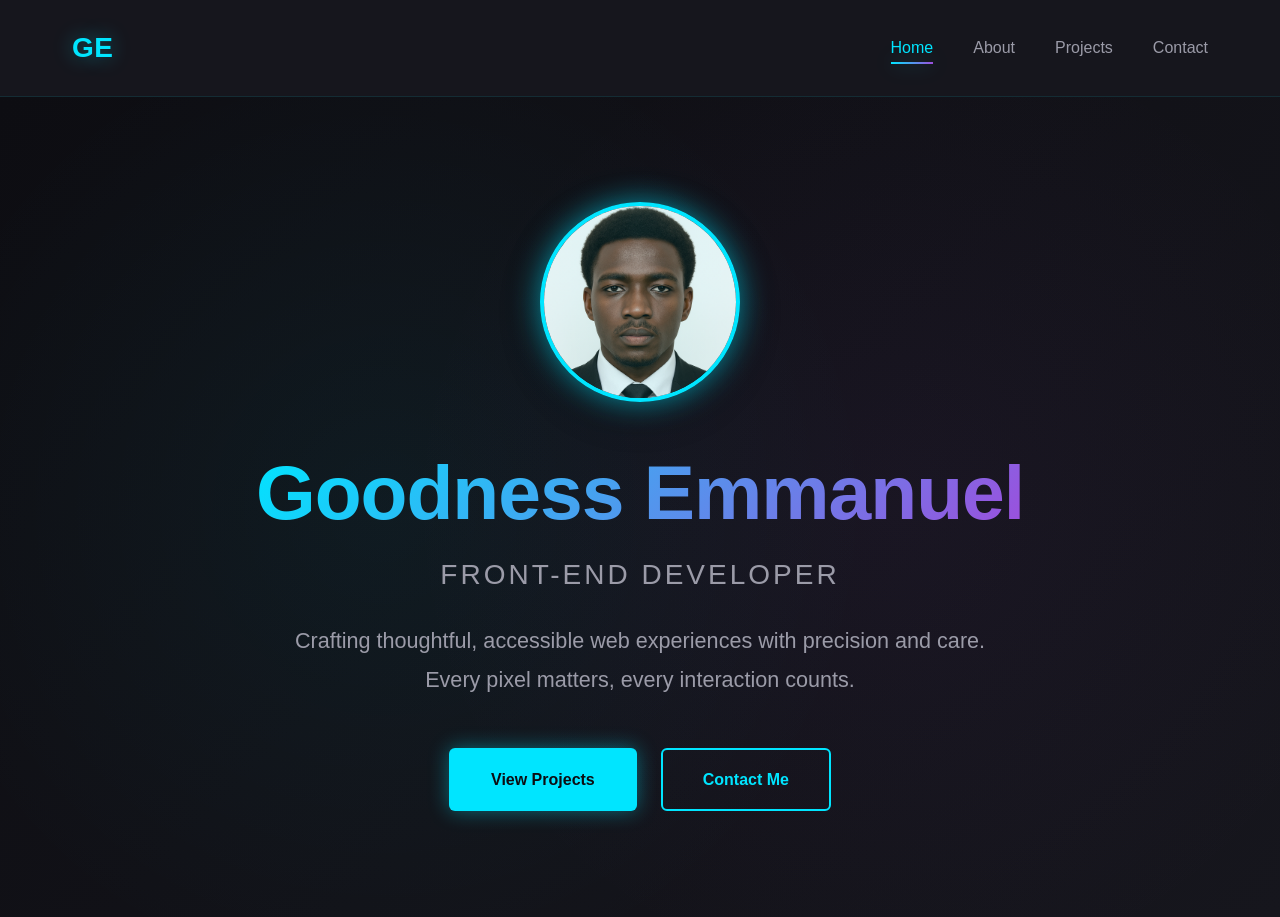
==== public HTML/index.html @ cf105721 "first update" ====
<!DOCTYPE html>
<html lang="en">
<head>
    <meta charset="UTF-8">
    <meta name="viewport" content="width=device-width, initial-scale=1.0">
    <meta name="description" content="Goodness Emmanuel - Front-End Developer specializing in clean, user-centered web experiences">
    <title>Goodness Emmanuel | Front-End Developer</title>
    <link rel="stylesheet" href="../styles.css">
</head>
<body>
    <!-- Navigation -->
    <nav class="navbar">
        <div class="nav-container">
            <div class="nav-brand">
                <a href="index.html">GE</a>
            </div>
            <button class="nav-toggle" aria-label="Toggle navigation" aria-expanded="false">
                <span class="hamburger-line"></span>
                <span class="hamburger-line"></span>
                <span class="hamburger-line"></span>
            </button>
            <ul class="nav-menu">
                <li class="nav-item"><a href="index.html" class="nav-link active">Home</a></li>
                <li class="nav-item"><a href="../public HTML/about.html" class="nav-link">About</a></li>
                <li class="nav-item"><a href="../public HTML/projects.html" class="nav-link">Projects</a></li>
                <li class="nav-item"><a href="../public HTML/contact.html" class="nav-link">Contact</a></li>
            </ul>
        </div>
    </nav>

    <!-- Hero Section -->
    <main>
        <section class="hero">
            <div class="hero-container">
                <div class="hero-content">
                    <div class="hero-image-wrapper">
                        <div class="hero-image">
                            <img src="../images/file_00000000151c624394adc769f2cce5b1.png" alt="Goodness Emmanuel - Front-End Developer">
                        </div>
                    </div>
                    <div class="hero-text">
                        <h1 class="hero-name">Goodness Emmanuel</h1>
                        <p class="hero-title">Front-End Developer</p>
                        <p class="hero-statement">Crafting thoughtful, accessible web experiences with precision and care. Every pixel matters, every interaction counts.</p>
                        <div class="hero-buttons">
                            <a href="projects.html" class="btn btn-primary">View Projects</a>
                            <a href="contact.html" class="btn btn-secondary">Contact Me</a>
                        </div>
                    </div>
                </div>
            </div>
        </section>
    </main>

    <script src="script.js"></script>
</body>
</html>
---- styles.css ----
:root {
    --color-bg-primary: #0d0d12;
    --color-bg-secondary: #16161d;
    --color-bg-card: #1c1c26;
    --color-text-primary: #e8e8f0;
    --color-text-secondary: #9b9ba8;
    --color-text-muted: #6b6b78;
    --color-accent-cyan: #00e5ff;
    --color-accent-purple: #9d4edd;
    --color-accent-pink: #ff006e;
    --shadow-glow-cyan: 0 0 20px rgba(0, 229, 255, 0.4);
    --shadow-glow-purple: 0 0 20px rgba(157, 78, 221, 0.4);
    --shadow-glow-cyan-strong: 0 0 30px rgba(0, 229, 255, 0.6);
    --transition-base: all 0.3s cubic-bezier(0.4, 0, 0.2, 1);
    --max-width-content: 1200px;
    --max-width-text: 800px;
    --spacing-xs: 0.5rem;
    --spacing-sm: 1rem;
    --spacing-md: 2rem;
    --spacing-lg: 4rem;
    --spacing-xl: 6rem;
}

* {
    margin: 0;
    padding: 0;
    box-sizing: border-box;
}

html {
    scroll-behavior: smooth;
}

body {
    font-family: 'Inter', -apple-system, BlinkMacSystemFont, 'Segoe UI', Roboto, Oxygen, Ubuntu, Cantarell, sans-serif;
    background-color: var(--color-bg-primary);
    color: var(--color-text-primary);
    line-height: 1.7;
    font-size: 16px;
    overflow-x: hidden;
}

a {
    color: inherit;
    text-decoration: none;
}

/* ========================================
   NAVIGATION
   ======================================== */

.navbar {
    background-color: var(--color-bg-secondary);
    padding: 1.5rem 0;
    border-bottom: 1px solid rgba(0, 229, 255, 0.1);
}

.nav-container {
    max-width: var(--max-width-content);
    margin: 0 auto;
    padding: 0 2rem;
    display: flex;
    justify-content: space-between;
    align-items: center;
}

.nav-brand a {
    font-size: 1.75rem;
    font-weight: 700;
    color: var(--color-accent-cyan);
    text-shadow: var(--shadow-glow-cyan);
    transition: var(--transition-base);
    letter-spacing: 0.5px;
}

.nav-brand a:hover {
    text-shadow: var(--shadow-glow-cyan-strong);
    transform: scale(1.05);
}

.nav-toggle {
    display: none;
    flex-direction: column;
    background: transparent;
    border: none;
    cursor: pointer;
    padding: 0.5rem;
    gap: 5px;
    z-index: 1000;
}

.hamburger-line {
    width: 28px;
    height: 2px;
    background-color: var(--color-accent-cyan);
    border-radius: 2px;
    transition: var(--transition-base);
    box-shadow: var(--shadow-glow-cyan);
}

.nav-menu {
    display: flex;
    list-style: none;
    gap: 2.5rem;
    align-items: center;
}

.nav-link {
    color: var(--color-text-secondary);
    font-size: 1rem;
    font-weight: 500;
    transition: var(--transition-base);
    position: relative;
    padding: 0.5rem 0;
}

.nav-link::after {
    content: '';
    position: absolute;
    bottom: 0;
    left: 0;
    width: 0;
    height: 2px;
    background: linear-gradient(90deg, var(--color-accent-cyan), var(--color-accent-purple));
    transition: width 0.3s ease;
    box-shadow: var(--shadow-glow-cyan);
}

.nav-link:hover,
.nav-link.active {
    color: var(--color-accent-cyan);
}

.nav-link:hover::after,
.nav-link.active::after {
    width: 100%;
}

/* ========================================
   HERO SECTION
   ======================================== */

.hero {
    min-height: calc(100vh - 80px);
    display: flex;
    align-items: center;
    justify-content: center;
    padding: var(--spacing-lg) 0;
    background: linear-gradient(135deg, var(--color-bg-primary) 0%, var(--color-bg-secondary) 100%);
    position: relative;
}

.hero::before {
    content: '';
    position: absolute;
    top: 0;
    left: 0;
    right: 0;
    bottom: 0;
    background: radial-gradient(circle at 30% 50%, rgba(0, 229, 255, 0.05), transparent 50%),
                radial-gradient(circle at 70% 50%, rgba(157, 78, 221, 0.05), transparent 50%);
    pointer-events: none;
}

.hero-container {
    max-width: var(--max-width-content);
    margin: 0 auto;
    padding: 0 2rem;
    position: relative;
    z-index: 1;
}

.hero-content {
    text-align: center;
}

.hero-image-wrapper {
    margin-bottom: 3rem;
    display: flex;
    justify-content: center;
}

.hero-image {
    width: 200px;
    height: 200px;
    border-radius: 50%;
    overflow: hidden;
    border: 4px solid var(--color-accent-cyan);
    box-shadow: var(--shadow-glow-cyan-strong), 0 10px 40px rgba(0, 0, 0, 0.3);
    animation: float 3s ease-in-out infinite;
    position: relative;
}

.hero-image::before {
    content: '';
    position: absolute;
    top: -50%;
    left: -50%;
    width: 200%;
    height: 200%;
    background: linear-gradient(
        45deg,
        transparent,
        rgba(0, 229, 255, 0.1),
        transparent
    );
    transform: rotate(45deg);
    animation: shimmer 3s linear infinite;
}

.hero-image img {
    width: 100%;
    height: 100%;
    object-fit: cover;
    object-position: center 15%;
    display: block;
}


@keyframes float {
    0%, 100% {
        transform: translateY(0px);
    }
    50% {
        transform: translateY(-20px);
    }
}

@keyframes shimmer {
    0% {
        transform: rotate(45deg) translateX(-100%);
    }
    100% {
        transform: rotate(45deg) translateX(100%);
    }
}

.hero-content {
    text-align: center;
}

.hero-name {
    font-size: clamp(2.5rem, 6vw, 5rem);
    font-weight: 800;
    margin-bottom: 1rem;
    background: linear-gradient(135deg, var(--color-accent-cyan), var(--color-accent-purple));
    -webkit-background-clip: text;
    -webkit-text-fill-color: transparent;
    background-clip: text;
    letter-spacing: -1px;
    line-height: 1.1;
}

.hero-title {
    font-size: clamp(1.25rem, 3vw, 1.75rem);
    color: var(--color-text-secondary);
    margin-bottom: 1.5rem;
    letter-spacing: 3px;
    text-transform: uppercase;
    font-weight: 500;
}

.hero-statement {
    font-size: clamp(1rem, 2vw, 1.35rem);
    color: var(--color-text-secondary);
    max-width: 700px;
    margin: 0 auto 3rem;
    line-height: 1.8;
}

.hero-buttons {
    display: flex;
    gap: 1.5rem;
    justify-content: center;
    flex-wrap: wrap;
}

/* ========================================
   BUTTONS
   ======================================== */

.btn {
    display: inline-block;
    padding: 1rem 2.5rem;
    font-size: 1rem;
    font-weight: 600;
    border-radius: 6px;
    transition: var(--transition-base);
    cursor: pointer;
    border: 2px solid transparent;
    text-align: center;
}

.btn-primary {
    background-color: var(--color-accent-cyan);
    color: var(--color-bg-primary);
    box-shadow: var(--shadow-glow-cyan);
}

.btn-primary:hover {
    background-color: transparent;
    color: var(--color-accent-cyan);
    border-color: var(--color-accent-cyan);
    box-shadow: var(--shadow-glow-cyan-strong);
    transform: translateY(-3px);
}

.btn-secondary {
    background-color: transparent;
    color: var(--color-accent-cyan);
    border: 2px solid var(--color-accent-cyan);
}

.btn-secondary:hover {
    background-color: var(--color-accent-cyan);
    color: var(--color-bg-primary);
    box-shadow: var(--shadow-glow-cyan);
    transform: translateY(-3px);
}

.btn-small {
    padding: 0.75rem 1.75rem;
    font-size: 0.95rem;
}

/* ========================================
   CONTENT SECTIONS
   ======================================== */

.content-section {
    padding: var(--spacing-xl) 0;
    min-height: calc(100vh - 80px);
}

.content-container {
    max-width: var(--max-width-content);
    margin: 0 auto;
    padding: 0 2rem;
}

.section-title {
    font-size: clamp(2.5rem, 5vw, 3.5rem);
    font-weight: 700;
    color: var(--color-accent-cyan);
    margin-bottom: var(--spacing-lg);
    text-shadow: var(--shadow-glow-cyan);
    letter-spacing: -0.5px;
    text-align: center;
}

.content-card {
    background-color: var(--color-bg-card);
    border: 1px solid rgba(0, 229, 255, 0.2);
    border-radius: 16px;
    padding: 3rem;
    max-width: var(--max-width-text);
    margin: 0 auto;
    box-shadow: 0 8px 32px rgba(0, 0, 0, 0.3), var(--shadow-glow-cyan);
    transition: var(--transition-base);
}

.content-card:hover {
    border-color: var(--color-accent-cyan);
    box-shadow: 0 12px 40px rgba(0, 0, 0, 0.4), var(--shadow-glow-cyan-strong);
}

/* ========================================
   ABOUT PAGE
   ======================================== */

.about-content {
    width: 100%;
}

.about-text {
    width: 100%;
}

.about-paragraph {
    font-size: 1.15rem;
    color: var(--color-text-secondary);
    margin-bottom: 2rem;
    line-height: 2;
}

.about-paragraph:last-child {
    margin-bottom: 0;
}

.highlight-text {
    color: var(--color-accent-cyan);
    font-weight: 600;
}

.highlight-accent {
    color: var(--color-accent-purple);
    font-weight: 600;
}

.about-paragraph strong {
    color: var(--color-text-primary);
    font-weight: 700;
}

.about-paragraph em {
    color: var(--color-accent-cyan);
    font-style: italic;
}

/* ========================================
   PROJECTS PAGE
   ======================================== */

.projects-grid {
    display: grid;
    grid-template-columns: repeat(auto-fit, minmax(450px, 1fr));
    gap: 2.5rem;
    margin-top: var(--spacing-md);
    max-width: var(--max-width-content);
    margin-left: auto;
    margin-right: auto;
}

.project-card {
    background-color: var(--color-bg-card);
    border: 1px solid rgba(0, 229, 255, 0.15);
    border-radius: 12px;
    overflow: hidden;
    transition: var(--transition-base);
    display: flex;
    flex-direction: column;
}

.project-images {
    width: 100%;
    height: 250px;
    display: grid;
    grid-template-columns: 1fr 1fr;
    gap: 0;
    overflow: hidden;
    position: relative;
}

.project-img {
    width: 100%;
    height: 100%;
    object-fit: cover;
    transition: var(--transition-base);
}

.project-card:hover .project-img {
    transform: scale(1.05);
}

.project-header {
    padding: 2rem 2.5rem 0;
}

.project-body {
    padding: 0 2.5rem;
    flex: 1;
    margin-bottom: 2rem;
}

.project-footer {
    padding: 0 2.5rem 2.5rem;
}

.project-card:hover {
    border-color: var(--color-accent-cyan);
    box-shadow: var(--shadow-glow-cyan-strong), 0 12px 40px rgba(0, 0, 0, 0.4);
    transform: translateY(-8px);
}

.project-header {
    padding: 2rem 2.5rem 0;
}

.project-name {
    font-size: 1.75rem;
    font-weight: 700;
    color: var(--color-text-primary);
    margin-bottom: 0.5rem;
}

.project-body {
    flex: 1;
    margin-bottom: 2rem;
}

.project-description {
    font-size: 1.05rem;
    color: var(--color-text-secondary);
    line-height: 1.8;
    margin-bottom: 1.5rem;
}

.project-tech-stack {
    display: flex;
    flex-wrap: wrap;
    gap: 0.75rem;
}

.tech-badge {
    padding: 0.5rem 1rem;
    background-color: rgba(0, 229, 255, 0.1);
    color: var(--color-accent-cyan);
    border: 1px solid rgba(0, 229, 255, 0.3);
    border-radius: 6px;
    font-size: 0.875rem;
    font-weight: 600;
    transition: var(--transition-base);
}

.tech-badge:hover {
    background-color: rgba(0, 229, 255, 0.2);
    box-shadow: var(--shadow-glow-cyan);
}

.project-footer {
    display: flex;
    gap: 1rem;
    flex-wrap: wrap;
}

/* ========================================
   CONTACT PAGE
   ======================================== */

.contact-card {
    max-width: 700px;
}

.contact-content {
    width: 100%;
}

.contact-intro {
    font-size: 1.15rem;
    color: var(--color-text-secondary);
    margin-bottom: 3rem;
    line-height: 2;
    text-align: center;
}

.contact-info {
    margin-bottom: 3rem;
}

.contact-method {
    margin-bottom: 2.5rem;
    text-align: center;
}

.contact-method:last-child {
    margin-bottom: 0;
}

.contact-label {
    font-size: 1.25rem;
    color: var(--color-accent-purple);
    margin-bottom: 1rem;
    font-weight: 600;
}

.contact-value {
    font-size: 1.25rem;
    color: var(--color-text-secondary);
}

.contact-link {
    color: var(--color-accent-cyan);
    transition: var(--transition-base);
    display: inline-block;
}

.contact-link:hover {
    text-shadow: var(--shadow-glow-cyan);
    transform: translateX(5px);
}

.social-links {
    display: flex;
    flex-direction: column;
    gap: 1rem;
    align-items: center;
}

.social-link {
    display: flex;
    align-items: center;
    gap: 1rem;
    padding: 1rem 1.5rem;
    background-color: rgba(157, 78, 221, 0.1);
    border: 1px solid rgba(157, 78, 221, 0.3);
    border-radius: 8px;
    color: var(--color-text-secondary);
    transition: var(--transition-base);
    width: fit-content;
}

.social-link:hover {
    background-color: rgba(157, 78, 221, 0.2);
    border-color: var(--color-accent-purple);
    box-shadow: var(--shadow-glow-purple);
    transform: translateX(0) scale(1.05);
    color: var(--color-accent-purple);
}

.social-icon {
    font-weight: 700;
    font-size: 1rem;
    color: var(--color-accent-purple);
}

.social-name {
    font-size: 1.05rem;
    font-weight: 500;
}

.contact-footer {
    font-size: 1.05rem;
    color: var(--color-text-muted);
    font-style: italic;
    text-align: center;
    padding-top: 1.5rem;
    border-top: 1px solid rgba(0, 229, 255, 0.1);
}

/* ========================================
   RESPONSIVE DESIGN
   ======================================== */

@media (max-width: 768px) {
    .nav-toggle {
        display: flex;
    }

    .nav-menu {
        position: fixed;
        top: 0;
        right: -100%;
        width: 70%;
        height: 100vh;
        background-color: var(--color-bg-secondary);
        flex-direction: column;
        justify-content: center;
        align-items: center;
        gap: 2rem;
        transition: right 0.4s cubic-bezier(0.4, 0, 0.2, 1);
        border-left: 1px solid rgba(0, 229, 255, 0.2);
        box-shadow: -5px 0 20px rgba(0, 0, 0, 0.5);
    }

    .nav-menu.active {
        right: 0;
    }

    .nav-link {
        font-size: 1.25rem;
    }

    .hero {
        padding: var(--spacing-md) 0;
    }

    .hero-buttons {
        flex-direction: column;
        align-items: stretch;
    }

    .btn {
        width: 100%;
    }

    .projects-grid {
        grid-template-columns: 1fr;
    }

    .content-section {
        padding: var(--spacing-lg) 0;
    }

    .section-title {
        margin-bottom: var(--spacing-md);
    }
}

@media (max-width: 480px) {
    .nav-container {
        padding: 0 1.5rem;
    }

    .content-container {
        padding: 0 1.5rem;
    }

    .hero-container {
        padding: 0 1.5rem;
    }

    .content-card {
        padding: 2rem;
    }

    .contact-card {
        padding: 2rem;
    }

    .project-card {
        padding: 0;
    }

    .project-images {
        height: 200px;
    }

    .project-header {
        padding: 1.5rem 2rem 0;
    }

    .project-body {
        padding: 0 2rem;
    }

    .project-footer {
        padding: 0 2rem 2rem;
        flex-direction: column;
    }

    .social-links {
        width: 100%;
    }

    .social-link {
        width: 100%;
    }
}

@media (prefers-reduced-motion: reduce) {
    *,
    *::before,
    *::after {
        animation-duration: 0.01ms !important;
        animation-iteration-count: 1 !important;
        transition-duration: 0.01ms !important;
        scroll-behavior: auto !important;
    }
}
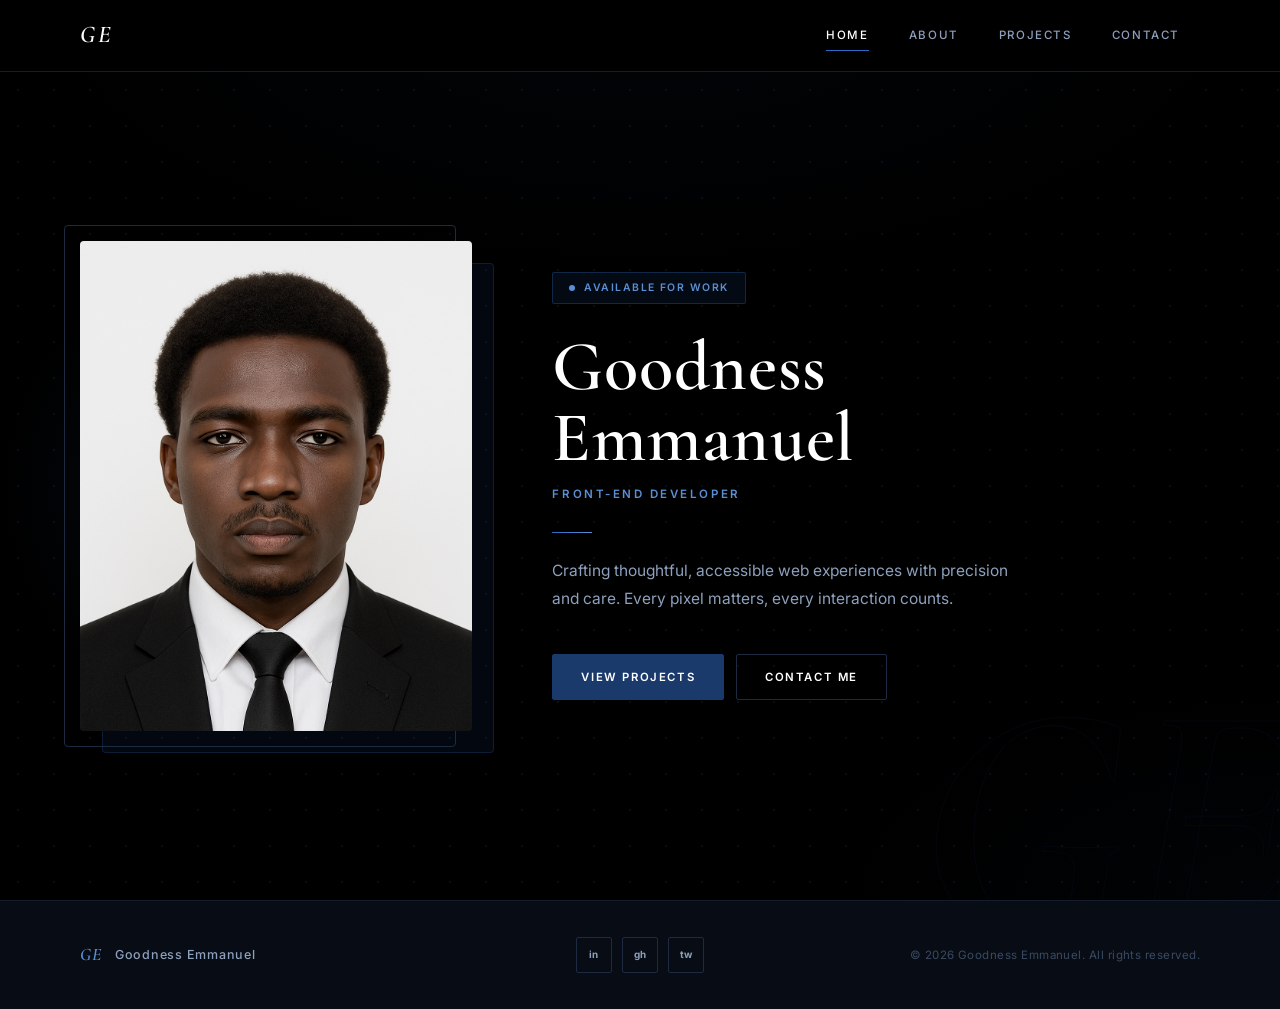
==== commit ff33f9ec: "commit" ====
--- a/public HTML/index.html
+++ b/public HTML/index.html
@@ -8,7 +8,6 @@
     <link rel="stylesheet" href="../styles.css">
 </head>
 <body>
-    <!-- Navigation -->
     <nav class="navbar">
         <div class="nav-container">
             <div class="nav-brand">
@@ -21,14 +20,13 @@
             </button>
             <ul class="nav-menu">
                 <li class="nav-item"><a href="index.html" class="nav-link active">Home</a></li>
-                <li class="nav-item"><a href="../public HTML/about.html" class="nav-link">About</a></li>
-                <li class="nav-item"><a href="../public HTML/projects.html" class="nav-link">Projects</a></li>
-                <li class="nav-item"><a href="../public HTML/contact.html" class="nav-link">Contact</a></li>
+                <li class="nav-item"><a href="about.html" class="nav-link">About</a></li>
+                <li class="nav-item"><a href="projects.html" class="nav-link">Projects</a></li>
+                <li class="nav-item"><a href="contact.html" class="nav-link">Contact</a></li>
             </ul>
         </div>
     </nav>
 
-    <!-- Hero Section -->
     <main>
         <section class="hero">
             <div class="hero-container">
@@ -39,8 +37,13 @@
                         </div>
                     </div>
                     <div class="hero-text">
-                        <h1 class="hero-name">Goodness Emmanuel</h1>
+                        <div class="availability-badge">
+                            <span class="availability-dot"></span>
+                            Available for work
+                        </div>
+                        <h1 class="hero-name">Goodness<br>Emmanuel</h1>
                         <p class="hero-title">Front-End Developer</p>
+                        <div class="hero-divider"></div>
                         <p class="hero-statement">Crafting thoughtful, accessible web experiences with precision and care. Every pixel matters, every interaction counts.</p>
                         <div class="hero-buttons">
                             <a href="projects.html" class="btn btn-primary">View Projects</a>
@@ -52,6 +55,21 @@
         </section>
     </main>
 
+    <footer class="site-footer">
+        <div class="footer-container">
+            <div class="footer-brand">
+                <span class="footer-initials">GE</span>
+                <span class="footer-name">Goodness Emmanuel</span>
+            </div>
+            <div class="footer-social">
+                <a href="https://linkedin.com/in/goodnessemmanuel" class="footer-social-link" target="_blank" rel="noopener noreferrer" aria-label="LinkedIn"><span class="footer-social-icon">in</span></a>
+                <a href="https://github.com/goodnessemmanuel" class="footer-social-link" target="_blank" rel="noopener noreferrer" aria-label="GitHub"><span class="footer-social-icon">gh</span></a>
+                <a href="https://twitter.com/goodnessemmanuel" class="footer-social-link" target="_blank" rel="noopener noreferrer" aria-label="Twitter"><span class="footer-social-icon">tw</span></a>
+            </div>
+            <p class="footer-copy">&copy; 2026 Goodness Emmanuel. All rights reserved.</p>
+        </div>
+    </footer>
+    
     <script src="script.js"></script>
 </body>
 </html>
--- a/styles.css
+++ b/styles.css
@@ -1,749 +1,864 @@
-:root {
-    --color-bg-primary: #0d0d12;
-    --color-bg-secondary: #16161d;
-    --color-bg-card: #1c1c26;
-    --color-text-primary: #e8e8f0;
-    --color-text-secondary: #9b9ba8;
-    --color-text-muted: #6b6b78;
-    --color-accent-cyan: #00e5ff;
-    --color-accent-purple: #9d4edd;
-    --color-accent-pink: #ff006e;
-    --shadow-glow-cyan: 0 0 20px rgba(0, 229, 255, 0.4);
-    --shadow-glow-purple: 0 0 20px rgba(157, 78, 221, 0.4);
-    --shadow-glow-cyan-strong: 0 0 30px rgba(0, 229, 255, 0.6);
-    --transition-base: all 0.3s cubic-bezier(0.4, 0, 0.2, 1);
-    --max-width-content: 1200px;
-    --max-width-text: 800px;
-    --spacing-xs: 0.5rem;
-    --spacing-sm: 1rem;
-    --spacing-md: 2rem;
-    --spacing-lg: 4rem;
-    --spacing-xl: 6rem;
-}
-
-* {
+/* ============================================================
+   GOODNESS EMMANUEL — Portfolio Stylesheet
+   Aesthetic: Corporate & Polished — Black, White & Deep Navy
+   ============================================================ */
+
+@import url('https://fonts.googleapis.com/css2?family=Cormorant+Garamond:ital,wght@0,400;0,500;0,600;0,700;1,400;1,500&family=Inter:wght@300;400;500;600;700&display=swap');
+
+/* ── Reset & Base ─────────────────────────────────────────── */
+*, *::before, *::after {
     margin: 0;
     padding: 0;
     box-sizing: border-box;
 }
 
-html {
-    scroll-behavior: smooth;
-}
+:root {
+    /* Pure black base — clean corporate canvas */
+    --bg:           #000000;
+    --surface:      #080c14;
+    --surface-2:    #0d1220;
+    --border:       #141c2e;
+    --border-hover: #1e2a42;
+
+    /* White text hierarchy */
+    --text-primary:   #ffffff;
+    --text-secondary: #8da0bc;
+    --text-muted:     #3a4a62;
+
+    /* Deep navy palette */
+    --navy:          #1a3a6b;
+    --navy-mid:      #1e4d8c;
+    --navy-light:    #2e6bc4;
+    --navy-pale:     #5a8fd4;
+    --navy-glow:     rgba(26, 58, 107, 0.4);
+    --navy-subtle:   rgba(26, 58, 107, 0.15);
+    --navy-border:   rgba(46, 107, 196, 0.22);
+
+    /* Use navy as "accent" throughout */
+    --accent:        var(--navy);
+    --accent-light:  var(--navy-light);
+
+    /* Corporate typography — authoritative serif + precise sans */
+    --font-display: 'Cormorant Garamond', Georgia, serif;
+    --font-body:    'Inter', -apple-system, sans-serif;
+
+    --nav-h: 72px;
+    --radius: 2px;
+    --radius-lg: 4px;
+    --ease-out: cubic-bezier(0.16, 1, 0.3, 1);
+}
+
+html { scroll-behavior: smooth; }
 
 body {
-    font-family: 'Inter', -apple-system, BlinkMacSystemFont, 'Segoe UI', Roboto, Oxygen, Ubuntu, Cantarell, sans-serif;
-    background-color: var(--color-bg-primary);
-    color: var(--color-text-primary);
-    line-height: 1.7;
-    font-size: 16px;
+    background-color: var(--bg);
+    color: var(--text-primary);
+    font-family: var(--font-body);
+    font-weight: 400;
+    line-height: 1.6;
+    -webkit-font-smoothing: antialiased;
     overflow-x: hidden;
 }
 
-a {
-    color: inherit;
+/* Subtle navy-tinted vignette at edges for depth */
+body::after {
+    content: '';
+    position: fixed;
+    inset: 0;
+    background:
+        radial-gradient(ellipse 80% 50% at 50% 0%, rgba(26, 58, 107, 0.07) 0%, transparent 60%),
+        radial-gradient(ellipse 60% 40% at 100% 100%, rgba(26, 58, 107, 0.05) 0%, transparent 60%);
+    pointer-events: none;
+    z-index: 0;
+}
+
+::-webkit-scrollbar { width: 3px; }
+::-webkit-scrollbar-track { background: var(--bg); }
+::-webkit-scrollbar-thumb { background: var(--navy); border-radius: 2px; }
+
+::selection { background: var(--navy); color: #fff; }
+
+/* ── Navigation ───────────────────────────────────────────── */
+.navbar {
+    position: fixed;
+    top: 0; left: 0; right: 0;
+    height: var(--nav-h);
+    z-index: 100;
+    border-bottom: 1px solid var(--border);
+    background: rgba(0, 0, 0, 0.92);
+    backdrop-filter: blur(24px);
+    -webkit-backdrop-filter: blur(24px);
+}
+
+.nav-container {
+    max-width: 1200px;
+    margin: 0 auto;
+    padding: 0 40px;
+    height: 100%;
+    display: flex;
+    align-items: center;
+    justify-content: space-between;
+}
+
+/* Brand — elegant serif initials */
+.nav-brand a {
+    font-family: var(--font-display);
+    font-size: 1.5rem;
+    font-weight: 600;
+    letter-spacing: 0.12em;
+    color: #ffffff;
     text-decoration: none;
-}
-
-/* ========================================
-   NAVIGATION
-   ======================================== */
-
-.navbar {
-    background-color: var(--color-bg-secondary);
-    padding: 1.5rem 0;
-    border-bottom: 1px solid rgba(0, 229, 255, 0.1);
-}
-
-.nav-container {
-    max-width: var(--max-width-content);
-    margin: 0 auto;
-    padding: 0 2rem;
+    text-transform: uppercase;
+    font-style: italic;
+}
+
+.nav-menu {
+    list-style: none;
     display: flex;
-    justify-content: space-between;
-    align-items: center;
-}
-
-.nav-brand a {
-    font-size: 1.75rem;
-    font-weight: 700;
-    color: var(--color-accent-cyan);
-    text-shadow: var(--shadow-glow-cyan);
-    transition: var(--transition-base);
-    letter-spacing: 0.5px;
-}
-
-.nav-brand a:hover {
-    text-shadow: var(--shadow-glow-cyan-strong);
-    transform: scale(1.05);
-}
+    align-items: center;
+}
+
+.nav-link {
+    display: block;
+    padding: 8px 20px;
+    font-family: var(--font-body);
+    font-size: 0.72rem;
+    font-weight: 500;
+    letter-spacing: 0.14em;
+    text-transform: uppercase;
+    color: var(--text-secondary);
+    text-decoration: none;
+    position: relative;
+    transition: color 0.2s ease;
+}
+
+.nav-link::after {
+    content: '';
+    position: absolute;
+    bottom: 2px;
+    left: 20px; right: 20px;
+    height: 1px;
+    background: var(--navy-light);
+    transform: scaleX(0);
+    transform-origin: left;
+    transition: transform 0.3s var(--ease-out);
+}
+
+.nav-link:hover,
+.nav-link.active { color: #ffffff; }
+
+.nav-link.active::after,
+.nav-link:hover::after { transform: scaleX(1); }
 
 .nav-toggle {
     display: none;
     flex-direction: column;
-    background: transparent;
+    gap: 5px;
+    background: none;
     border: none;
     cursor: pointer;
-    padding: 0.5rem;
-    gap: 5px;
-    z-index: 1000;
+    padding: 8px;
 }
 
 .hamburger-line {
-    width: 28px;
-    height: 2px;
-    background-color: var(--color-accent-cyan);
-    border-radius: 2px;
-    transition: var(--transition-base);
-    box-shadow: var(--shadow-glow-cyan);
-}
-
-.nav-menu {
+    display: block;
+    width: 22px;
+    height: 1px;
+    background: var(--text-primary);
+    transition: transform 0.3s ease, opacity 0.3s ease;
+}
+
+/* ── Hero ─────────────────────────────────────────────────── */
+.hero {
+    min-height: 100vh;
     display: flex;
-    list-style: none;
-    gap: 2.5rem;
-    align-items: center;
-}
-
-.nav-link {
-    color: var(--color-text-secondary);
-    font-size: 1rem;
-    font-weight: 500;
-    transition: var(--transition-base);
-    position: relative;
-    padding: 0.5rem 0;
-}
-
-.nav-link::after {
-    content: '';
-    position: absolute;
-    bottom: 0;
-    left: 0;
-    width: 0;
-    height: 2px;
-    background: linear-gradient(90deg, var(--color-accent-cyan), var(--color-accent-purple));
-    transition: width 0.3s ease;
-    box-shadow: var(--shadow-glow-cyan);
-}
-
-.nav-link:hover,
-.nav-link.active {
-    color: var(--color-accent-cyan);
-}
-
-.nav-link:hover::after,
-.nav-link.active::after {
+    align-items: center;
+    padding-top: var(--nav-h);
+    position: relative;
+    overflow: hidden;
+    z-index: 1;
+}
+
+/* Fine dot grid — understated, corporate */
+.hero::before {
+    content: '';
+    position: absolute;
+    inset: 0;
+    background-image: radial-gradient(circle, rgba(26, 58, 107, 0.25) 1px, transparent 1px);
+    background-size: 36px 36px;
+    pointer-events: none;
+    z-index: 0;
+}
+
+/* Ghost monogram */
+.hero::after {
+    content: 'GE';
+    position: absolute;
+    right: -1%;
+    bottom: -10%;
+    font-family: var(--font-display);
+    font-size: clamp(160px, 26vw, 380px);
+    font-weight: 700;
+    font-style: italic;
+    color: transparent;
+    -webkit-text-stroke: 1px rgba(26, 58, 107, 0.12);
+    pointer-events: none;
+    line-height: 1;
+    letter-spacing: -0.02em;
+    user-select: none;
+    z-index: 0;
+}
+
+.hero-container {
+    max-width: 1200px;
+    margin: 0 auto;
+    padding: 0 40px;
     width: 100%;
-}
-
-/* ========================================
-   HERO SECTION
-   ======================================== */
-
-.hero {
-    min-height: calc(100vh - 80px);
-    display: flex;
-    align-items: center;
-    justify-content: center;
-    padding: var(--spacing-lg) 0;
-    background: linear-gradient(135deg, var(--color-bg-primary) 0%, var(--color-bg-secondary) 100%);
-    position: relative;
-}
-
-.hero::before {
-    content: '';
-    position: absolute;
-    top: 0;
-    left: 0;
-    right: 0;
-    bottom: 0;
-    background: radial-gradient(circle at 30% 50%, rgba(0, 229, 255, 0.05), transparent 50%),
-                radial-gradient(circle at 70% 50%, rgba(157, 78, 221, 0.05), transparent 50%);
+    position: relative;
+    z-index: 1;
+}
+
+/* Radial navy ambient glow */
+.hero-container::before {
+    content: '';
+    position: absolute;
+    left: -60px;
+    top: 50%;
+    transform: translateY(-50%);
+    width: 500px;
+    height: 500px;
+    background: radial-gradient(circle, rgba(26, 58, 107, 0.18) 0%, transparent 65%);
     pointer-events: none;
-}
-
-.hero-container {
-    max-width: var(--max-width-content);
-    margin: 0 auto;
-    padding: 0 2rem;
+    z-index: 0;
+}
+
+.hero-content {
+    display: grid;
+    grid-template-columns: 1fr 1.65fr;
+    align-items: center;
+    gap: 80px;
     position: relative;
     z-index: 1;
 }
 
-.hero-content {
-    text-align: center;
-}
-
 .hero-image-wrapper {
-    margin-bottom: 3rem;
-    display: flex;
-    justify-content: center;
+    position: relative;
+    animation: fadeUp 0.9s var(--ease-out) 0.05s both;
+}
+
+/* Offset decorative frame */
+.hero-image-wrapper::before {
+    content: '';
+    position: absolute;
+    top: -16px; left: -16px;
+    right: 16px; bottom: -16px;
+    border: 1px solid var(--border-hover);
+    border-radius: var(--radius-lg);
+    pointer-events: none;
+    z-index: 0;
+}
+
+/* Navy fill offset block */
+.hero-image-wrapper::after {
+    content: '';
+    position: absolute;
+    bottom: -22px; left: 22px;
+    right: -22px; top: 22px;
+    background: var(--navy-subtle);
+    border: 1px solid var(--navy-border);
+    border-radius: var(--radius-lg);
+    z-index: -1;
 }
 
 .hero-image {
-    width: 200px;
-    height: 200px;
-    border-radius: 50%;
+    border-radius: var(--radius-lg);
     overflow: hidden;
-    border: 4px solid var(--color-accent-cyan);
-    box-shadow: var(--shadow-glow-cyan-strong), 0 10px 40px rgba(0, 0, 0, 0.3);
-    animation: float 3s ease-in-out infinite;
-    position: relative;
-}
-
-.hero-image::before {
-    content: '';
-    position: absolute;
-    top: -50%;
-    left: -50%;
-    width: 200%;
-    height: 200%;
-    background: linear-gradient(
-        45deg,
-        transparent,
-        rgba(0, 229, 255, 0.1),
-        transparent
-    );
-    transform: rotate(45deg);
-    animation: shimmer 3s linear infinite;
+    aspect-ratio: 4/5;
+    background: var(--surface);
+    position: relative;
+    z-index: 1;
 }
 
 .hero-image img {
     width: 100%;
     height: 100%;
     object-fit: cover;
-    object-position: center 15%;
+    object-position: top center;
     display: block;
-}
-
-
-@keyframes float {
-    0%, 100% {
-        transform: translateY(0px);
-    }
-    50% {
-        transform: translateY(-20px);
-    }
-}
-
-@keyframes shimmer {
-    0% {
-        transform: rotate(45deg) translateX(-100%);
-    }
-    100% {
-        transform: rotate(45deg) translateX(100%);
-    }
-}
-
-.hero-content {
-    text-align: center;
-}
-
+    filter: grayscale(20%) contrast(1.05) brightness(0.95);
+    transition: filter 0.6s ease, transform 0.7s var(--ease-out);
+}
+
+.hero-image:hover img {
+    filter: grayscale(0%) contrast(1.08) brightness(1);
+    transform: scale(1.03);
+}
+
+.hero-text { padding: 16px 0; }
+
+/* Availability badge */
+.availability-badge {
+    display: inline-flex;
+    align-items: center;
+    gap: 9px;
+    padding: 7px 16px;
+    background: rgba(26, 58, 107, 0.18);
+    border: 1px solid rgba(46, 107, 196, 0.3);
+    border-radius: 2px;
+    font-family: var(--font-body);
+    font-size: 0.65rem;
+    font-weight: 600;
+    letter-spacing: 0.14em;
+    text-transform: uppercase;
+    color: var(--navy-pale);
+    margin-bottom: 28px;
+}
+
+.availability-dot {
+    width: 6px; height: 6px;
+    background: var(--navy-pale);
+    border-radius: 50%;
+    animation: pulse-dot 2.4s ease-in-out infinite;
+}
+
+@keyframes pulse-dot {
+    0%, 100% { opacity: 1; transform: scale(1); }
+    50% { opacity: 0.35; transform: scale(0.7); }
+}
+
+/* Hero name — authoritative serif */
 .hero-name {
-    font-size: clamp(2.5rem, 6vw, 5rem);
-    font-weight: 800;
-    margin-bottom: 1rem;
-    background: linear-gradient(135deg, var(--color-accent-cyan), var(--color-accent-purple));
-    -webkit-background-clip: text;
-    -webkit-text-fill-color: transparent;
-    background-clip: text;
-    letter-spacing: -1px;
-    line-height: 1.1;
-}
-
+    font-family: var(--font-display);
+    font-size: clamp(3rem, 5.5vw, 4.8rem);
+    font-weight: 600;
+    letter-spacing: 0.01em;
+    line-height: 1.0;
+    color: var(--text-primary);
+    margin-bottom: 12px;
+}
+
+/* Title — tight Inter caps */
 .hero-title {
-    font-size: clamp(1.25rem, 3vw, 1.75rem);
-    color: var(--color-text-secondary);
-    margin-bottom: 1.5rem;
-    letter-spacing: 3px;
+    font-family: var(--font-body);
+    font-size: 0.72rem;
+    font-weight: 600;
+    letter-spacing: 0.22em;
     text-transform: uppercase;
-    font-weight: 500;
+    color: var(--navy-pale);
+    margin-bottom: 28px;
+}
+
+.hero-divider {
+    width: 40px; height: 1px;
+    background: linear-gradient(90deg, var(--navy-light), var(--navy-pale));
+    margin-bottom: 24px;
 }
 
 .hero-statement {
-    font-size: clamp(1rem, 2vw, 1.35rem);
-    color: var(--color-text-secondary);
-    max-width: 700px;
-    margin: 0 auto 3rem;
-    line-height: 1.8;
+    font-family: var(--font-body);
+    font-size: 0.97rem;
+    font-weight: 400;
+    color: var(--text-secondary);
+    line-height: 1.85;
+    max-width: 460px;
+    margin-bottom: 40px;
 }
 
 .hero-buttons {
     display: flex;
-    gap: 1.5rem;
-    justify-content: center;
+    gap: 12px;
     flex-wrap: wrap;
 }
 
-/* ========================================
-   BUTTONS
-   ======================================== */
-
+/* Staggered hero text entrance */
+.hero-text > * { animation: fadeUp 0.7s var(--ease-out) both; }
+.hero-text > *:nth-child(1) { animation-delay: 0.12s; }
+.hero-text > *:nth-child(2) { animation-delay: 0.2s; }
+.hero-text > *:nth-child(3) { animation-delay: 0.27s; }
+.hero-text > *:nth-child(4) { animation-delay: 0.32s; }
+.hero-text > *:nth-child(5) { animation-delay: 0.37s; }
+.hero-text > *:nth-child(6) { animation-delay: 0.42s; }
+
+@keyframes fadeUp {
+    from { opacity: 0; transform: translateY(24px); }
+    to   { opacity: 1; transform: translateY(0); }
+}
+
+/* ── Buttons ──────────────────────────────────────────────── */
 .btn {
-    display: inline-block;
-    padding: 1rem 2.5rem;
-    font-size: 1rem;
-    font-weight: 600;
-    border-radius: 6px;
-    transition: var(--transition-base);
+    display: inline-flex;
+    align-items: center;
+    gap: 8px;
+    padding: 13px 28px;
+    font-family: var(--font-body);
+    font-size: 0.71rem;
+    font-weight: 600;
+    letter-spacing: 0.14em;
+    text-transform: uppercase;
+    text-decoration: none;
+    border-radius: var(--radius);
     cursor: pointer;
-    border: 2px solid transparent;
-    text-align: center;
+    transition: all 0.25s var(--ease-out);
+    white-space: nowrap;
+    border: 1px solid transparent;
 }
 
 .btn-primary {
-    background-color: var(--color-accent-cyan);
-    color: var(--color-bg-primary);
-    box-shadow: var(--shadow-glow-cyan);
+    background: var(--navy);
+    color: #ffffff;
+    border-color: var(--navy);
 }
 
 .btn-primary:hover {
-    background-color: transparent;
-    color: var(--color-accent-cyan);
-    border-color: var(--color-accent-cyan);
-    box-shadow: var(--shadow-glow-cyan-strong);
-    transform: translateY(-3px);
+    background: var(--navy-mid);
+    border-color: var(--navy-mid);
+    transform: translateY(-2px);
+    box-shadow: 0 10px 30px var(--navy-glow);
 }
 
 .btn-secondary {
-    background-color: transparent;
-    color: var(--color-accent-cyan);
-    border: 2px solid var(--color-accent-cyan);
+    background: transparent;
+    color: var(--text-primary);
+    border-color: var(--border-hover);
 }
 
 .btn-secondary:hover {
-    background-color: var(--color-accent-cyan);
-    color: var(--color-bg-primary);
-    box-shadow: var(--shadow-glow-cyan);
-    transform: translateY(-3px);
-}
-
-.btn-small {
-    padding: 0.75rem 1.75rem;
-    font-size: 0.95rem;
-}
-
-/* ========================================
-   CONTENT SECTIONS
-   ======================================== */
-
+    background: var(--surface);
+    border-color: var(--navy-border);
+    transform: translateY(-2px);
+}
+
+.btn-small { padding: 9px 18px; font-size: 0.68rem; }
+
+/* ── Content Sections ─────────────────────────────────────── */
 .content-section {
-    padding: var(--spacing-xl) 0;
-    min-height: calc(100vh - 80px);
+    min-height: calc(100vh - var(--nav-h));
+    padding: calc(var(--nav-h) + 64px) 0 80px;
+    position: relative;
+    z-index: 1;
 }
 
 .content-container {
-    max-width: var(--max-width-content);
+    max-width: 900px;
     margin: 0 auto;
-    padding: 0 2rem;
-}
-
+    padding: 0 40px;
+    width: 100%;
+}
+
+/* Section title — commanding serif */
 .section-title {
-    font-size: clamp(2.5rem, 5vw, 3.5rem);
-    font-weight: 700;
-    color: var(--color-accent-cyan);
-    margin-bottom: var(--spacing-lg);
-    text-shadow: var(--shadow-glow-cyan);
-    letter-spacing: -0.5px;
-    text-align: center;
-}
-
+    font-family: var(--font-display);
+    font-size: clamp(2.2rem, 4vw, 3.2rem);
+    font-weight: 600;
+    letter-spacing: 0.01em;
+    color: var(--text-primary);
+    margin-bottom: 48px;
+    position: relative;
+    padding-bottom: 24px;
+    animation: fadeUp 0.6s var(--ease-out) 0.1s both;
+}
+
+.section-title::after {
+    content: '';
+    position: absolute;
+    bottom: 0; left: 0;
+    width: 36px; height: 2px;
+    background: linear-gradient(90deg, var(--navy-light), var(--navy-pale) 80%, transparent);
+}
+
+/* ── Content Card ─────────────────────────────────────────── */
 .content-card {
-    background-color: var(--color-bg-card);
-    border: 1px solid rgba(0, 229, 255, 0.2);
-    border-radius: 16px;
-    padding: 3rem;
-    max-width: var(--max-width-text);
-    margin: 0 auto;
-    box-shadow: 0 8px 32px rgba(0, 0, 0, 0.3), var(--shadow-glow-cyan);
-    transition: var(--transition-base);
-}
-
-.content-card:hover {
-    border-color: var(--color-accent-cyan);
-    box-shadow: 0 12px 40px rgba(0, 0, 0, 0.4), var(--shadow-glow-cyan-strong);
-}
-
-/* ========================================
-   ABOUT PAGE
-   ======================================== */
-
-.about-content {
-    width: 100%;
-}
-
-.about-text {
-    width: 100%;
-}
-
+    background: var(--surface);
+    border: 1px solid var(--border);
+    border-radius: var(--radius-lg);
+    padding: 52px 56px;
+    position: relative;
+    overflow: hidden;
+    animation: fadeUp 0.7s var(--ease-out) 0.2s both;
+}
+
+/* Navy top accent bar */
+.content-card::before {
+    content: '';
+    position: absolute;
+    top: 0; left: 0; right: 0;
+    height: 2px;
+    background: linear-gradient(90deg, var(--navy-mid), var(--navy-light) 50%, transparent);
+}
+
+/* Navy corner watermark */
+.content-card::after {
+    content: '';
+    position: absolute;
+    bottom: -40px; right: -40px;
+    width: 120px; height: 120px;
+    background: radial-gradient(circle, rgba(26,58,107,0.12) 0%, transparent 70%);
+    border-radius: 50%;
+    pointer-events: none;
+}
+
+/* ── About ────────────────────────────────────────────────── */
 .about-paragraph {
-    font-size: 1.15rem;
-    color: var(--color-text-secondary);
-    margin-bottom: 2rem;
-    line-height: 2;
-}
-
-.about-paragraph:last-child {
-    margin-bottom: 0;
-}
+    font-family: var(--font-body);
+    font-size: 0.97rem;
+    font-weight: 400;
+    color: var(--text-secondary);
+    line-height: 1.88;
+    margin-bottom: 22px;
+}
+
+.about-paragraph:last-child { margin-bottom: 0; }
 
 .highlight-text {
-    color: var(--color-accent-cyan);
-    font-weight: 600;
+    color: var(--text-primary);
+    font-weight: 500;
 }
 
 .highlight-accent {
-    color: var(--color-accent-purple);
-    font-weight: 600;
-}
-
-.about-paragraph strong {
-    color: var(--color-text-primary);
-    font-weight: 700;
-}
-
-.about-paragraph em {
-    color: var(--color-accent-cyan);
-    font-style: italic;
-}
-
-/* ========================================
-   PROJECTS PAGE
-   ======================================== */
-
+    color: var(--navy-pale);
+    font-weight: 500;
+}
+
+/* ── Projects ─────────────────────────────────────────────── */
 .projects-grid {
     display: grid;
-    grid-template-columns: repeat(auto-fit, minmax(450px, 1fr));
-    gap: 2.5rem;
-    margin-top: var(--spacing-md);
-    max-width: var(--max-width-content);
-    margin-left: auto;
-    margin-right: auto;
+    grid-template-columns: repeat(auto-fill, minmax(370px, 1fr));
+    gap: 20px;
 }
 
 .project-card {
-    background-color: var(--color-bg-card);
-    border: 1px solid rgba(0, 229, 255, 0.15);
-    border-radius: 12px;
-    overflow: hidden;
-    transition: var(--transition-base);
+    background: var(--surface);
+    border: 1px solid var(--border);
+    border-radius: var(--radius-lg);
     display: flex;
     flex-direction: column;
-}
-
-.project-images {
-    width: 100%;
-    height: 250px;
+    overflow: hidden;
+    transition: border-color 0.3s ease, transform 0.4s var(--ease-out), box-shadow 0.4s ease;
+    position: relative;
+    animation: fadeUp 0.7s var(--ease-out) both;
+}
+
+.project-card:nth-child(1) { animation-delay: 0.2s; }
+.project-card:nth-child(2) { animation-delay: 0.3s; }
+
+/* Navy reveal bar on hover */
+.project-card::before {
+    content: '';
+    position: absolute;
+    top: 0; left: 0; right: 0;
+    height: 2px;
+    background: linear-gradient(90deg, var(--navy-light), var(--navy-pale) 60%, transparent);
+    transform: scaleX(0);
+    transform-origin: left;
+    transition: transform 0.45s var(--ease-out);
+}
+
+.project-card:hover {
+    border-color: var(--navy-border);
+    transform: translateY(-5px);
+    box-shadow: 0 20px 60px rgba(0,0,0,0.6), 0 0 0 1px rgba(26,58,107,0.15);
+}
+
+.project-card:hover::before { transform: scaleX(1); }
+
+.project-header { padding: 28px 28px 0; }
+
+.project-number {
+    font-family: var(--font-body);
+    font-size: 0.65rem;
+    font-weight: 600;
+    letter-spacing: 0.2em;
+    text-transform: uppercase;
+    color: var(--navy-pale);
+    opacity: 0.8;
+    margin-bottom: 10px;
+}
+
+.project-name {
+    font-family: var(--font-display);
+    font-size: 1.5rem;
+    font-weight: 600;
+    letter-spacing: 0.01em;
+    color: var(--text-primary);
+    line-height: 1.15;
+}
+
+.project-body { padding: 14px 28px 20px; flex: 1; }
+
+.project-description {
+    font-family: var(--font-body);
+    font-size: 0.88rem;
+    font-weight: 400;
+    color: var(--text-secondary);
+    line-height: 1.8;
+    margin-bottom: 18px;
+}
+
+.project-tech-stack { display: flex; flex-wrap: wrap; gap: 7px; }
+
+.tech-badge {
+    font-family: var(--font-body);
+    font-size: 0.63rem;
+    font-weight: 600;
+    letter-spacing: 0.1em;
+    text-transform: uppercase;
+    padding: 5px 10px;
+    background: var(--surface-2);
+    border: 1px solid var(--border);
+    border-radius: 2px;
+    color: var(--text-muted);
+    transition: color 0.2s ease, border-color 0.2s ease, background 0.2s ease;
+}
+
+.project-card:hover .tech-badge {
+    color: var(--navy-pale);
+    border-color: var(--navy-border);
+    background: rgba(26,58,107,0.12);
+}
+
+.project-footer {
+    padding: 18px 28px 26px;
+    display: flex;
+    gap: 10px;
+    border-top: 1px solid var(--border);
+}
+
+/* ── Contact ──────────────────────────────────────────────── */
+.contact-intro {
+    font-family: var(--font-body);
+    font-size: 0.97rem;
+    color: var(--text-secondary);
+    line-height: 1.85;
+    margin-bottom: 40px;
+    max-width: 600px;
+}
+
+.contact-info {
     display: grid;
     grid-template-columns: 1fr 1fr;
-    gap: 0;
-    overflow: hidden;
-    position: relative;
-}
-
-.project-img {
-    width: 100%;
-    height: 100%;
-    object-fit: cover;
-    transition: var(--transition-base);
-}
-
-.project-card:hover .project-img {
-    transform: scale(1.05);
-}
-
-.project-header {
-    padding: 2rem 2.5rem 0;
-}
-
-.project-body {
-    padding: 0 2.5rem;
-    flex: 1;
-    margin-bottom: 2rem;
-}
-
-.project-footer {
-    padding: 0 2.5rem 2.5rem;
-}
-
-.project-card:hover {
-    border-color: var(--color-accent-cyan);
-    box-shadow: var(--shadow-glow-cyan-strong), 0 12px 40px rgba(0, 0, 0, 0.4);
-    transform: translateY(-8px);
-}
-
-.project-header {
-    padding: 2rem 2.5rem 0;
-}
-
-.project-name {
-    font-size: 1.75rem;
+    gap: 44px;
+    margin-bottom: 40px;
+    padding-bottom: 40px;
+    border-bottom: 1px solid var(--border);
+}
+
+.contact-label {
+    font-family: var(--font-body);
+    font-size: 0.65rem;
+    font-weight: 600;
+    letter-spacing: 0.2em;
+    text-transform: uppercase;
+    color: var(--text-muted);
+    margin-bottom: 14px;
+}
+
+.contact-link {
+    font-family: var(--font-body);
+    font-size: 0.93rem;
+    font-weight: 400;
+    color: var(--text-primary);
+    text-decoration: none;
+    border-bottom: 1px solid var(--border-hover);
+    padding-bottom: 2px;
+    transition: color 0.2s ease, border-color 0.2s ease;
+}
+
+.contact-link:hover {
+    color: var(--navy-pale);
+    border-color: var(--navy-border);
+}
+
+.social-links { display: flex; flex-direction: column; gap: 12px; }
+
+.social-link {
+    display: inline-flex;
+    align-items: center;
+    gap: 14px;
+    text-decoration: none;
+    color: var(--text-secondary);
+    font-family: var(--font-body);
+    font-size: 0.88rem;
+    transition: color 0.2s ease;
+    width: fit-content;
+}
+
+.social-link:hover { color: var(--text-primary); }
+
+.social-link:hover .social-icon {
+    background: var(--navy);
+    color: #fff;
+    border-color: var(--navy-light);
+}
+
+.social-icon {
+    display: inline-flex;
+    align-items: center;
+    justify-content: center;
+    width: 34px; height: 34px;
+    background: var(--surface-2);
+    border: 1px solid var(--border-hover);
+    border-radius: var(--radius);
+    font-family: var(--font-body);
+    font-size: 0.62rem;
     font-weight: 700;
-    color: var(--color-text-primary);
-    margin-bottom: 0.5rem;
-}
-
-.project-body {
-    flex: 1;
-    margin-bottom: 2rem;
-}
-
-.project-description {
-    font-size: 1.05rem;
-    color: var(--color-text-secondary);
-    line-height: 1.8;
-    margin-bottom: 1.5rem;
-}
-
-.project-tech-stack {
-    display: flex;
-    flex-wrap: wrap;
-    gap: 0.75rem;
-}
-
-.tech-badge {
-    padding: 0.5rem 1rem;
-    background-color: rgba(0, 229, 255, 0.1);
-    color: var(--color-accent-cyan);
-    border: 1px solid rgba(0, 229, 255, 0.3);
-    border-radius: 6px;
-    font-size: 0.875rem;
-    font-weight: 600;
-    transition: var(--transition-base);
-}
-
-.tech-badge:hover {
-    background-color: rgba(0, 229, 255, 0.2);
-    box-shadow: var(--shadow-glow-cyan);
-}
-
-.project-footer {
-    display: flex;
-    gap: 1rem;
-    flex-wrap: wrap;
-}
-
-/* ========================================
-   CONTACT PAGE
-   ======================================== */
-
-.contact-card {
-    max-width: 700px;
-}
-
-.contact-content {
-    width: 100%;
-}
-
-.contact-intro {
-    font-size: 1.15rem;
-    color: var(--color-text-secondary);
-    margin-bottom: 3rem;
-    line-height: 2;
-    text-align: center;
-}
-
-.contact-info {
-    margin-bottom: 3rem;
-}
-
-.contact-method {
-    margin-bottom: 2.5rem;
-    text-align: center;
-}
-
-.contact-method:last-child {
-    margin-bottom: 0;
-}
-
-.contact-label {
-    font-size: 1.25rem;
-    color: var(--color-accent-purple);
-    margin-bottom: 1rem;
-    font-weight: 600;
-}
-
-.contact-value {
-    font-size: 1.25rem;
-    color: var(--color-text-secondary);
-}
-
-.contact-link {
-    color: var(--color-accent-cyan);
-    transition: var(--transition-base);
-    display: inline-block;
-}
-
-.contact-link:hover {
-    text-shadow: var(--shadow-glow-cyan);
-    transform: translateX(5px);
-}
-
-.social-links {
-    display: flex;
-    flex-direction: column;
-    gap: 1rem;
-    align-items: center;
-}
-
-.social-link {
-    display: flex;
-    align-items: center;
-    gap: 1rem;
-    padding: 1rem 1.5rem;
-    background-color: rgba(157, 78, 221, 0.1);
-    border: 1px solid rgba(157, 78, 221, 0.3);
-    border-radius: 8px;
-    color: var(--color-text-secondary);
-    transition: var(--transition-base);
-    width: fit-content;
-}
-
-.social-link:hover {
-    background-color: rgba(157, 78, 221, 0.2);
-    border-color: var(--color-accent-purple);
-    box-shadow: var(--shadow-glow-purple);
-    transform: translateX(0) scale(1.05);
-    color: var(--color-accent-purple);
-}
-
-.social-icon {
-    font-weight: 700;
-    font-size: 1rem;
-    color: var(--color-accent-purple);
-}
-
-.social-name {
-    font-size: 1.05rem;
-    font-weight: 500;
+    letter-spacing: 0.05em;
+    color: var(--text-secondary);
+    transition: all 0.25s ease;
 }
 
 .contact-footer {
-    font-size: 1.05rem;
-    color: var(--color-text-muted);
-    font-style: italic;
-    text-align: center;
-    padding-top: 1.5rem;
-    border-top: 1px solid rgba(0, 229, 255, 0.1);
-}
-
-/* ========================================
-   RESPONSIVE DESIGN
-   ======================================== */
-
+    font-family: var(--font-body);
+    font-size: 0.85rem;
+    font-weight: 400;
+    color: var(--text-muted);
+}
+
+/* ── Mobile Navigation ────────────────────────────────────── */
 @media (max-width: 768px) {
-    .nav-toggle {
-        display: flex;
-    }
+    .nav-toggle { display: flex; }
 
     .nav-menu {
         position: fixed;
-        top: 0;
-        right: -100%;
-        width: 70%;
-        height: 100vh;
-        background-color: var(--color-bg-secondary);
+        top: var(--nav-h);
+        left: 0; right: 0;
+        background: rgba(0, 0, 0, 0.97);
+        backdrop-filter: blur(24px);
         flex-direction: column;
-        justify-content: center;
-        align-items: center;
-        gap: 2rem;
-        transition: right 0.4s cubic-bezier(0.4, 0, 0.2, 1);
-        border-left: 1px solid rgba(0, 229, 255, 0.2);
-        box-shadow: -5px 0 20px rgba(0, 0, 0, 0.5);
+        padding: 20px 0 32px;
+        border-bottom: 1px solid var(--border);
+        transform: translateY(-8px);
+        opacity: 0;
+        pointer-events: none;
+        transition: transform 0.3s var(--ease-out), opacity 0.3s ease;
     }
 
     .nav-menu.active {
-        right: 0;
+        transform: translateY(0);
+        opacity: 1;
+        pointer-events: auto;
     }
 
-    .nav-link {
-        font-size: 1.25rem;
+    .nav-link { padding: 14px 32px; font-size: 0.78rem; }
+    .nav-link::after { left: 32px; right: 32px; }
+
+    .hero-content { grid-template-columns: 1fr; gap: 44px; padding-top: 20px; }
+    .hero-image-wrapper { max-width: 260px; margin: 0 auto; }
+    .hero-name { font-size: 3rem; }
+    .hero::after { display: none; }
+
+    .content-card { padding: 36px 28px; }
+    .contact-info { grid-template-columns: 1fr; gap: 28px; }
+    .projects-grid { grid-template-columns: 1fr; }
+}
+
+@media (max-width: 480px) {
+    .nav-container, .hero-container, .content-container { padding: 0 20px; }
+    .hero-name { font-size: 2.5rem; }
+    .hero-buttons { flex-direction: column; }
+    .btn { width: 100%; justify-content: center; }
+    .content-card { padding: 28px 20px; }
+}
+
+/* ── Site Footer ──────────────────────────────────────────── */
+.site-footer {
+    border-top: 1px solid var(--border);
+    background: var(--surface);
+    position: relative;
+    z-index: 1;
+}
+
+.footer-container {
+    max-width: 1200px;
+    margin: 0 auto;
+    padding: 36px 40px;
+    display: grid;
+    grid-template-columns: 1fr auto 1fr;
+    align-items: center;
+    gap: 24px;
+}
+
+/* Brand — left */
+.footer-brand {
+    display: flex;
+    align-items: center;
+    gap: 12px;
+}
+
+.footer-initials {
+    font-family: var(--font-display);
+    font-size: 1.1rem;
+    font-weight: 600;
+    font-style: italic;
+    color: var(--navy-pale);
+    letter-spacing: 0.08em;
+}
+
+.footer-name {
+    font-family: var(--font-body);
+    font-size: 0.78rem;
+    font-weight: 500;
+    letter-spacing: 0.06em;
+    color: var(--text-secondary);
+}
+
+/* Social icons — center */
+.footer-social {
+    display: flex;
+    align-items: center;
+    gap: 10px;
+}
+
+.footer-social-link {
+    display: inline-flex;
+    align-items: center;
+    justify-content: center;
+    width: 36px;
+    height: 36px;
+    border: 1px solid var(--border-hover);
+    border-radius: var(--radius);
+    text-decoration: none;
+    transition: background 0.22s ease, border-color 0.22s ease, transform 0.22s ease;
+}
+
+.footer-social-link:hover {
+    background: var(--navy);
+    border-color: var(--navy-light);
+    transform: translateY(-2px);
+}
+
+.footer-social-icon {
+    font-family: var(--font-body);
+    font-size: 0.62rem;
+    font-weight: 700;
+    letter-spacing: 0.04em;
+    text-transform: lowercase;
+    color: var(--text-secondary);
+    transition: color 0.22s ease;
+}
+
+.footer-social-link:hover .footer-social-icon {
+    color: #ffffff;
+}
+
+/* Copyright — right */
+.footer-copy {
+    font-family: var(--font-body);
+    font-size: 0.72rem;
+    font-weight: 400;
+    color: var(--text-muted);
+    letter-spacing: 0.04em;
+    text-align: right;
+}
+
+@media (max-width: 640px) {
+    .footer-container {
+        grid-template-columns: 1fr;
+        text-align: center;
+        padding: 32px 20px;
+        gap: 20px;
     }
 
-    .hero {
-        padding: var(--spacing-md) 0;
-    }
-
-    .hero-buttons {
-        flex-direction: column;
-        align-items: stretch;
-    }
-
-    .btn {
-        width: 100%;
-    }
-
-    .projects-grid {
-        grid-template-columns: 1fr;
-    }
-
-    .content-section {
-        padding: var(--spacing-lg) 0;
-    }
-
-    .section-title {
-        margin-bottom: var(--spacing-md);
-    }
-}
-
-@media (max-width: 480px) {
-    .nav-container {
-        padding: 0 1.5rem;
-    }
-
-    .content-container {
-        padding: 0 1.5rem;
-    }
-
-    .hero-container {
-        padding: 0 1.5rem;
-    }
-
-    .content-card {
-        padding: 2rem;
-    }
-
-    .contact-card {
-        padding: 2rem;
-    }
-
-    .project-card {
-        padding: 0;
-    }
-
-    .project-images {
-        height: 200px;
-    }
-
-    .project-header {
-        padding: 1.5rem 2rem 0;
-    }
-
-    .project-body {
-        padding: 0 2rem;
-    }
-
-    .project-footer {
-        padding: 0 2rem 2rem;
-        flex-direction: column;
-    }
-
-    .social-links {
-        width: 100%;
-    }
-
-    .social-link {
-        width: 100%;
-    }
-}
-
-@media (prefers-reduced-motion: reduce) {
-    *,
-    *::before,
-    *::after {
-        animation-duration: 0.01ms !important;
-        animation-iteration-count: 1 !important;
-        transition-duration: 0.01ms !important;
-        scroll-behavior: auto !important;
-    }
+    .footer-brand { justify-content: center; }
+    .footer-social { justify-content: center; }
+    .footer-copy { text-align: center; }
 }
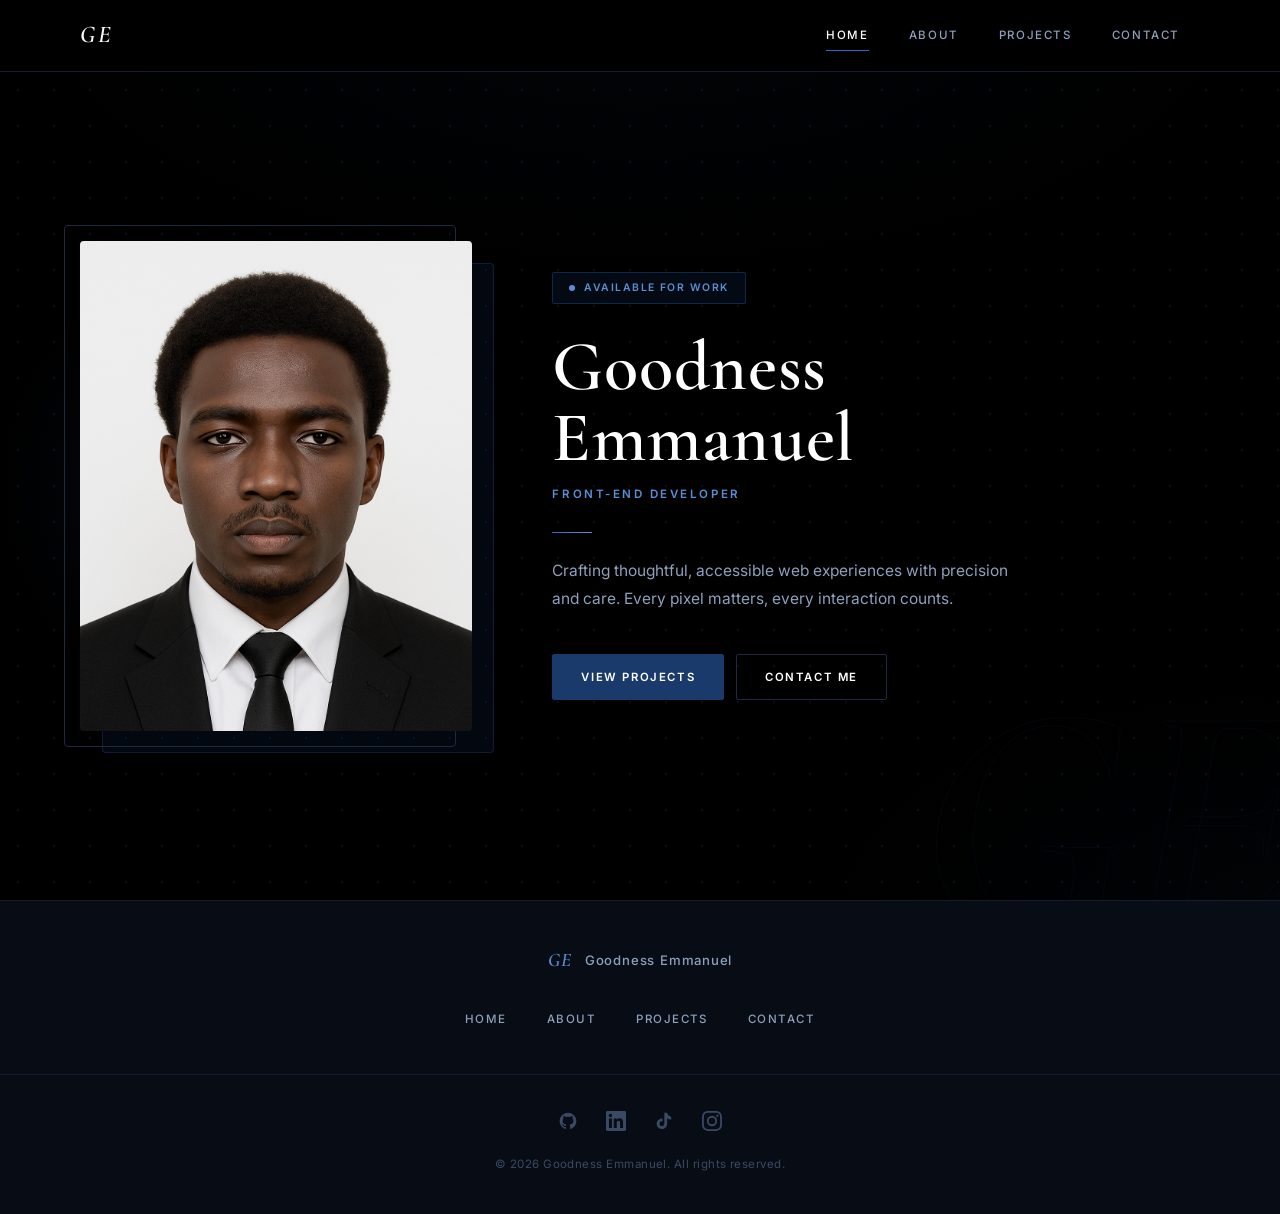
==== commit e8012692: "Website update" ====
--- a/public HTML/index.html
+++ b/public HTML/index.html
@@ -55,16 +55,48 @@
         </section>
     </main>
 
-    <footer class="site-footer">
-        <div class="footer-container">
+     <footer class="site-footer">
+        <div class="footer-top">
             <div class="footer-brand">
                 <span class="footer-initials">GE</span>
                 <span class="footer-name">Goodness Emmanuel</span>
             </div>
+            <nav class="footer-nav">
+                <a href="index.html" class="footer-nav-link">Home</a>
+                <a href="about.html" class="footer-nav-link">About</a>
+                <a href="projects.html" class="footer-nav-link">Projects</a>
+                <a href="contact.html" class="footer-nav-link">Contact</a>
+            </nav>
+        </div>
+ 
+        <div class="footer-divider"></div>
+ 
+        <div class="footer-bottom">
             <div class="footer-social">
-                <a href="https://linkedin.com/in/goodnessemmanuel" class="footer-social-link" target="_blank" rel="noopener noreferrer" aria-label="LinkedIn"><span class="footer-social-icon">in</span></a>
-                <a href="https://github.com/goodnessemmanuel" class="footer-social-link" target="_blank" rel="noopener noreferrer" aria-label="GitHub"><span class="footer-social-icon">gh</span></a>
-                <a href="https://twitter.com/goodnessemmanuel" class="footer-social-link" target="_blank" rel="noopener noreferrer" aria-label="Twitter"><span class="footer-social-icon">tw</span></a>
+                <!-- GitHub -->
+                <a href="https://github.com/goodnessemmanuel" class="footer-social-link" target="_blank" rel="noopener noreferrer" aria-label="GitHub">
+                    <svg class="footer-social-icon" viewBox="0 0 24 24" fill="currentColor" xmlns="http://www.w3.org/2000/svg">
+                        <path d="M12 2C6.477 2 2 6.477 2 12c0 4.418 2.865 8.166 6.839 9.489.5.092.682-.217.682-.482 0-.237-.009-.868-.013-1.703-2.782.604-3.369-1.342-3.369-1.342-.454-1.155-1.11-1.463-1.11-1.463-.908-.62.069-.608.069-.608 1.003.07 1.531 1.03 1.531 1.03.892 1.529 2.341 1.087 2.91.832.092-.647.35-1.088.636-1.338-2.22-.253-4.555-1.11-4.555-4.943 0-1.091.39-1.984 1.029-2.683-.103-.253-.446-1.27.098-2.647 0 0 .84-.269 2.75 1.025A9.578 9.578 0 0 1 12 6.836a9.59 9.59 0 0 1 2.504.337c1.909-1.294 2.747-1.025 2.747-1.025.546 1.377.202 2.394.1 2.647.64.699 1.028 1.592 1.028 2.683 0 3.842-2.339 4.687-4.566 4.935.359.309.678.919.678 1.852 0 1.336-.012 2.415-.012 2.743 0 .267.18.578.688.48C19.138 20.163 22 16.418 22 12c0-5.523-4.477-10-10-10z"/>
+                    </svg>
+                </a>
+                <!-- LinkedIn -->
+                <a href="https://linkedin.com/in/goodnessemmanuel" class="footer-social-link" target="_blank" rel="noopener noreferrer" aria-label="LinkedIn">
+                    <svg class="footer-social-icon" viewBox="0 0 24 24" fill="currentColor" xmlns="http://www.w3.org/2000/svg">
+                        <path d="M20.447 20.452h-3.554v-5.569c0-1.328-.027-3.037-1.852-3.037-1.853 0-2.136 1.445-2.136 2.939v5.667H9.351V9h3.414v1.561h.046c.477-.9 1.637-1.85 3.37-1.85 3.601 0 4.267 2.37 4.267 5.455v6.286zM5.337 7.433a2.062 2.062 0 0 1-2.063-2.065 2.064 2.064 0 1 1 2.063 2.065zm1.782 13.019H3.555V9h3.564v11.452zM22.225 0H1.771C.792 0 0 .774 0 1.729v20.542C0 23.227.792 24 1.771 24h20.451C23.2 24 24 23.227 24 22.271V1.729C24 .774 23.2 0 22.222 0h.003z"/>
+                    </svg>
+                </a>
+                <!-- TikTok -->
+                <a href="https://tiktok.com/@goodnessemmanuel" class="footer-social-link" target="_blank" rel="noopener noreferrer" aria-label="TikTok">
+                    <svg class="footer-social-icon" viewBox="0 0 24 24" fill="currentColor" xmlns="http://www.w3.org/2000/svg">
+                        <path d="M19.59 6.69a4.83 4.83 0 0 1-3.77-4.25V2h-3.45v13.67a2.89 2.89 0 0 1-2.88 2.5 2.89 2.89 0 0 1-2.89-2.89 2.89 2.89 0 0 1 2.89-2.89c.28 0 .54.04.79.1V9.01a6.32 6.32 0 0 0-.79-.05 6.34 6.34 0 0 0-6.34 6.34 6.34 6.34 0 0 0 6.34 6.34 6.34 6.34 0 0 0 6.33-6.34V8.69a8.18 8.18 0 0 0 4.78 1.52V6.75a4.85 4.85 0 0 1-1.01-.06z"/>
+                    </svg>
+                </a>
+                <!-- Instagram -->
+                <a href="https://instagram.com/goodnessemmanuel" class="footer-social-link" target="_blank" rel="noopener noreferrer" aria-label="Instagram">
+                    <svg class="footer-social-icon" viewBox="0 0 24 24" fill="currentColor" xmlns="http://www.w3.org/2000/svg">
+                        <path d="M12 2.163c3.204 0 3.584.012 4.85.07 3.252.148 4.771 1.691 4.919 4.919.058 1.265.069 1.645.069 4.849 0 3.205-.012 3.584-.069 4.849-.149 3.225-1.664 4.771-4.919 4.919-1.266.058-1.644.07-4.85.07-3.204 0-3.584-.012-4.849-.07-3.26-.149-4.771-1.699-4.919-4.92-.058-1.265-.07-1.644-.07-4.849 0-3.204.013-3.583.07-4.849.149-3.227 1.664-4.771 4.919-4.919 1.266-.057 1.645-.069 4.849-.069zM12 0C8.741 0 8.333.014 7.053.072 2.695.272.273 2.69.073 7.052.014 8.333 0 8.741 0 12c0 3.259.014 3.668.072 4.948.2 4.358 2.618 6.78 6.98 6.98C8.333 23.986 8.741 24 12 24c3.259 0 3.668-.014 4.948-.072 4.354-.2 6.782-2.618 6.979-6.98.059-1.28.073-1.689.073-4.948 0-3.259-.014-3.667-.072-4.947-.196-4.354-2.617-6.78-6.979-6.98C15.668.014 15.259 0 12 0zm0 5.838a6.162 6.162 0 1 0 0 12.324 6.162 6.162 0 0 0 0-12.324zM12 16a4 4 0 1 1 0-8 4 4 0 0 1 0 8zm6.406-11.845a1.44 1.44 0 1 0 0 2.881 1.44 1.44 0 0 0 0-2.881z"/>
+                    </svg>
+                </a>
             </div>
             <p class="footer-copy">&copy; 2026 Goodness Emmanuel. All rights reserved.</p>
         </div>
--- a/styles.css
+++ b/styles.css
@@ -767,17 +767,17 @@
     z-index: 1;
 }
 
-.footer-container {
+/* ── Footer Top — Brand + Nav Links ──────────────────────── */
+.footer-top {
     max-width: 1200px;
     margin: 0 auto;
-    padding: 36px 40px;
-    display: grid;
-    grid-template-columns: 1fr auto 1fr;
-    align-items: center;
-    gap: 24px;
-}
-
-/* Brand — left */
+    padding: 44px 40px 40px;
+    display: flex;
+    flex-direction: column;
+    align-items: center;
+    gap: 28px;
+}
+
 .footer-brand {
     display: flex;
     align-items: center;
@@ -786,7 +786,7 @@
 
 .footer-initials {
     font-family: var(--font-display);
-    font-size: 1.1rem;
+    font-size: 1.2rem;
     font-weight: 600;
     font-style: italic;
     color: var(--navy-pale);
@@ -795,70 +795,243 @@
 
 .footer-name {
     font-family: var(--font-body);
-    font-size: 0.78rem;
+    font-size: 0.82rem;
     font-weight: 500;
     letter-spacing: 0.06em;
     color: var(--text-secondary);
 }
 
-/* Social icons — center */
+.footer-nav {
+    display: flex;
+    align-items: center;
+    gap: 8px;
+}
+
+.footer-nav-link {
+    font-family: var(--font-body);
+    font-size: 0.72rem;
+    font-weight: 500;
+    letter-spacing: 0.13em;
+    text-transform: uppercase;
+    color: var(--text-secondary);
+    text-decoration: none;
+    padding: 6px 16px;
+    position: relative;
+    transition: color 0.2s ease;
+}
+
+.footer-nav-link::after {
+    content: '';
+    position: absolute;
+    bottom: 2px;
+    left: 16px;
+    right: 16px;
+    height: 1px;
+    background: var(--navy-light);
+    transform: scaleX(0);
+    transform-origin: center;
+    transition: transform 0.3s var(--ease-out);
+}
+
+.footer-nav-link:hover {
+    color: var(--text-primary);
+}
+
+.footer-nav-link:hover::after {
+    transform: scaleX(1);
+}
+
+/* ── Divider ──────────────────────────────────────────────── */
+.footer-divider {
+    width: 100%;
+    height: 1px;
+    background: var(--border);
+}
+
+/* ── Footer Bottom — Social Icons + Copyright ─────────────── */
+.footer-bottom {
+    max-width: 1200px;
+    margin: 0 auto;
+    padding: 36px 40px 40px;
+    display: flex;
+    flex-direction: column;
+    align-items: center;
+    gap: 24px;
+}
+
+/* Bare social icons — no frames */
 .footer-social {
     display: flex;
     align-items: center;
-    gap: 10px;
+    gap: 28px;
 }
 
 .footer-social-link {
     display: inline-flex;
     align-items: center;
     justify-content: center;
-    width: 36px;
-    height: 36px;
-    border: 1px solid var(--border-hover);
-    border-radius: var(--radius);
     text-decoration: none;
-    transition: background 0.22s ease, border-color 0.22s ease, transform 0.22s ease;
+    color: var(--text-muted);
+    transition: color 0.22s ease, transform 0.22s ease;
 }
 
 .footer-social-link:hover {
-    background: var(--navy);
-    border-color: var(--navy-light);
-    transform: translateY(-2px);
+    color: var(--navy-pale);
+    transform: translateY(-3px);
 }
 
 .footer-social-icon {
-    font-family: var(--font-body);
-    font-size: 0.62rem;
-    font-weight: 700;
-    letter-spacing: 0.04em;
-    text-transform: lowercase;
-    color: var(--text-secondary);
-    transition: color 0.22s ease;
-}
-
-.footer-social-link:hover .footer-social-icon {
-    color: #ffffff;
-}
-
-/* Copyright — right */
+    width: 20px;
+    height: 20px;
+    display: block;
+    flex-shrink: 0;
+}
+
+/* Copyright */
 .footer-copy {
     font-family: var(--font-body);
     font-size: 0.72rem;
     font-weight: 400;
     color: var(--text-muted);
     letter-spacing: 0.04em;
-    text-align: right;
-}
-
+    text-align: center;
+}
+
+/* ── Mobile ───────────────────────────────────────────────── */
 @media (max-width: 640px) {
-    .footer-container {
-        grid-template-columns: 1fr;
-        text-align: center;
-        padding: 32px 20px;
+    .footer-top {
+        padding: 36px 20px 32px;
+        gap: 24px;
+    }
+
+    .footer-nav {
+        flex-wrap: wrap;
+        justify-content: center;
+        gap: 4px;
+    }
+
+    .footer-bottom {
+        padding: 28px 20px 32px;
         gap: 20px;
     }
 
-    .footer-brand { justify-content: center; }
-    .footer-social { justify-content: center; }
-    .footer-copy { text-align: center; }
+    .footer-social {
+        gap: 24px;
+    }
+}
+
+
+/* ── Page Loader ──────────────────────────────────────────── */
+.page-loader {
+    position: fixed;
+    inset: 0;
+    z-index: 10000;
+    background: var(--bg);
+    display: flex;
+    align-items: center;
+    justify-content: center;
+    transition: opacity 0.5s ease, visibility 0.5s ease;
+}
+
+.page-loader.loader-hidden {
+    opacity: 0;
+    visibility: hidden;
+}
+
+.loader-inner {
+    display: flex;
+    flex-direction: column;
+    align-items: center;
+    gap: 20px;
+}
+
+.loader-initials {
+    font-family: var(--font-display);
+    font-size: 2.8rem;
+    font-weight: 600;
+    font-style: italic;
+    color: var(--text-primary);
+    letter-spacing: 0.12em;
+    animation: loader-pulse 1s ease-in-out infinite alternate;
+}
+
+@keyframes loader-pulse {
+    from { opacity: 0.4; transform: scale(0.97); }
+    to   { opacity: 1;   transform: scale(1); }
+}
+
+.loader-bar {
+    width: 120px;
+    height: 1px;
+    background: var(--border-hover);
+    border-radius: 1px;
+    overflow: hidden;
+}
+
+.loader-bar-fill {
+    height: 100%;
+    background: linear-gradient(90deg, var(--navy), var(--navy-pale));
+    border-radius: 1px;
+    animation: loader-fill 0.7s var(--ease-out) forwards;
+}
+
+@keyframes loader-fill {
+    from { width: 0%; }
+    to   { width: 100%; }
+}
+
+
+/* ── Page Transitions ─────────────────────────────────────── */
+.page-transition {
+    animation: page-enter 0.4s var(--ease-out) both;
+}
+
+@keyframes page-enter {
+    from { opacity: 0; transform: translateY(12px); }
+    to   { opacity: 1; transform: translateY(0); }
+}
+
+.page-leaving {
+    animation: page-leave 0.35s ease forwards;
+}
+
+@keyframes page-leave {
+    from { opacity: 1; transform: translateY(0); }
+    to   { opacity: 0; transform: translateY(-10px); }
+}
+
+
+/* ── Navbar Scrolled State ────────────────────────────────── */
+.navbar-scrolled {
+    border-bottom-color: var(--border-hover);
+    box-shadow: 0 4px 32px rgba(0, 0, 0, 0.4);
+}
+
+
+/* ── Typing Cursor ────────────────────────────────────────── */
+.typing-cursor::after {
+    content: '|';
+    display: inline-block;
+    margin-left: 2px;
+    color: var(--navy-pale);
+    font-weight: 300;
+    animation: blink 1s step-end infinite;
+}
+
+@keyframes blink {
+    0%, 100% { opacity: 1; }
+    50%       { opacity: 0; }
+}
+
+
+/* ── Scroll Fade-in Elements ──────────────────────────────── */
+.fade-in-el {
+    opacity: 0;
+    transform: translateY(20px);
+    transition: opacity 0.6s ease, transform 0.6s ease;
+}
+
+.fade-in-el.is-visible {
+    opacity: 1;
+    transform: translateY(0);
 }
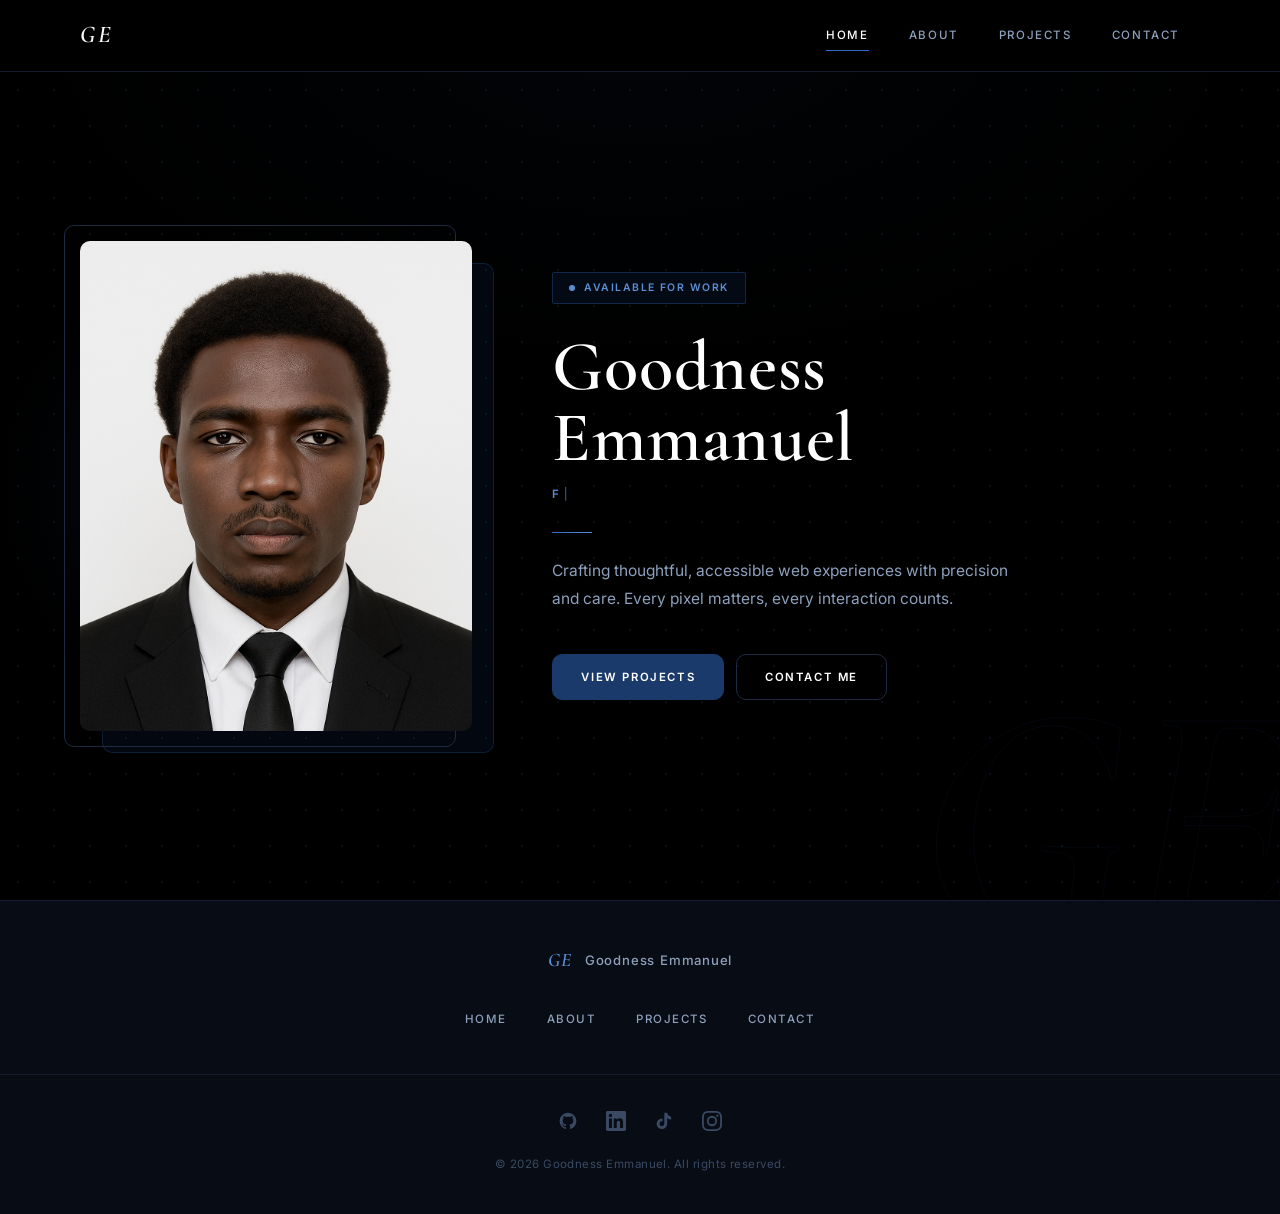
==== commit a9752aa3: "Socials and Page loader" ====
--- a/public HTML/index.html
+++ b/public HTML/index.html
@@ -102,6 +102,6 @@
         </div>
     </footer>
     
-    <script src="script.js"></script>
+    <script src="../script.js"></script>
 </body>
 </html>
--- a/styles.css
+++ b/styles.css
@@ -1,11 +1,11 @@
-/* ============================================================
+/* 
    GOODNESS EMMANUEL — Portfolio Stylesheet
    Aesthetic: Corporate & Polished — Black, White & Deep Navy
-   ============================================================ */
+    */
 
 @import url('https://fonts.googleapis.com/css2?family=Cormorant+Garamond:ital,wght@0,400;0,500;0,600;0,700;1,400;1,500&family=Inter:wght@300;400;500;600;700&display=swap');
 
-/* ── Reset & Base ─────────────────────────────────────────── */
+/* ─ Reset & Base ─ */
 *, *::before, *::after {
     margin: 0;
     padding: 0;
@@ -43,8 +43,8 @@
     --font-body:    'Inter', -apple-system, sans-serif;
 
     --nav-h: 72px;
-    --radius: 2px;
-    --radius-lg: 4px;
+    --radius: 10px;
+    --radius-lg: 10px;
     --ease-out: cubic-bezier(0.16, 1, 0.3, 1);
 }
 
@@ -78,7 +78,7 @@
 
 ::selection { background: var(--navy); color: #fff; }
 
-/* ── Navigation ───────────────────────────────────────────── */
+/* ─ Navigation ─ */
 .navbar {
     position: fixed;
     top: 0; left: 0; right: 0;
@@ -168,7 +168,7 @@
     transition: transform 0.3s ease, opacity 0.3s ease;
 }
 
-/* ── Hero ─────────────────────────────────────────────────── */
+/* ─ Hero ─ */
 .hero {
     min-height: 100vh;
     display: flex;
@@ -384,7 +384,7 @@
     to   { opacity: 1; transform: translateY(0); }
 }
 
-/* ── Buttons ──────────────────────────────────────────────── */
+/* ─ Buttons ─ */
 .btn {
     display: inline-flex;
     align-items: center;
@@ -430,7 +430,7 @@
 
 .btn-small { padding: 9px 18px; font-size: 0.68rem; }
 
-/* ── Content Sections ─────────────────────────────────────── */
+/* ─ Content Sections ─ */
 .content-section {
     min-height: calc(100vh - var(--nav-h));
     padding: calc(var(--nav-h) + 64px) 0 80px;
@@ -466,7 +466,7 @@
     background: linear-gradient(90deg, var(--navy-light), var(--navy-pale) 80%, transparent);
 }
 
-/* ── Content Card ─────────────────────────────────────────── */
+/* ─ Content Card ─ */
 .content-card {
     background: var(--surface);
     border: 1px solid var(--border);
@@ -497,7 +497,7 @@
     pointer-events: none;
 }
 
-/* ── About ────────────────────────────────────────────────── */
+/* ─ About ─ */
 .about-paragraph {
     font-family: var(--font-body);
     font-size: 0.97rem;
@@ -519,7 +519,7 @@
     font-weight: 500;
 }
 
-/* ── Projects ─────────────────────────────────────────────── */
+/* ─ Projects ─ */
 .projects-grid {
     display: grid;
     grid-template-columns: repeat(auto-fill, minmax(370px, 1fr));
@@ -623,7 +623,7 @@
     border-top: 1px solid var(--border);
 }
 
-/* ── Contact ──────────────────────────────────────────────── */
+/* ─ Contact ─ */
 .contact-intro {
     font-family: var(--font-body);
     font-size: 0.97rem;
@@ -713,7 +713,7 @@
     color: var(--text-muted);
 }
 
-/* ── Mobile Navigation ────────────────────────────────────── */
+/* ─ Mobile Navigation ─ */
 @media (max-width: 768px) {
     .nav-toggle { display: flex; }
 
@@ -759,7 +759,7 @@
     .content-card { padding: 28px 20px; }
 }
 
-/* ── Site Footer ──────────────────────────────────────────── */
+/* ─ Site Footer ─ */
 .site-footer {
     border-top: 1px solid var(--border);
     background: var(--surface);
@@ -767,7 +767,7 @@
     z-index: 1;
 }
 
-/* ── Footer Top — Brand + Nav Links ──────────────────────── */
+/* ─ Footer Top — Brand + Nav Links ─ */
 .footer-top {
     max-width: 1200px;
     margin: 0 auto;
@@ -833,22 +833,17 @@
     transition: transform 0.3s var(--ease-out);
 }
 
-.footer-nav-link:hover {
-    color: var(--text-primary);
-}
-
-.footer-nav-link:hover::after {
-    transform: scaleX(1);
-}
-
-/* ── Divider ──────────────────────────────────────────────── */
+.footer-nav-link:hover { color: var(--text-primary); }
+.footer-nav-link:hover::after { transform: scaleX(1); }
+
+/* ─ Divider ─ */
 .footer-divider {
     width: 100%;
     height: 1px;
     background: var(--border);
 }
 
-/* ── Footer Bottom — Social Icons + Copyright ─────────────── */
+/* ─ Footer Bottom — Social Icons + Copyright ─ */
 .footer-bottom {
     max-width: 1200px;
     margin: 0 auto;
@@ -897,31 +892,15 @@
     text-align: center;
 }
 
-/* ── Mobile ───────────────────────────────────────────────── */
+/* ─ Footer Mobile ─ */
 @media (max-width: 640px) {
-    .footer-top {
-        padding: 36px 20px 32px;
-        gap: 24px;
-    }
-
-    .footer-nav {
-        flex-wrap: wrap;
-        justify-content: center;
-        gap: 4px;
-    }
-
-    .footer-bottom {
-        padding: 28px 20px 32px;
-        gap: 20px;
-    }
-
-    .footer-social {
-        gap: 24px;
-    }
-}
-
-
-/* ── Page Loader ──────────────────────────────────────────── */
+    .footer-top { padding: 36px 20px 32px; gap: 24px; }
+    .footer-nav { flex-wrap: wrap; justify-content: center; gap: 4px; }
+    .footer-bottom { padding: 28px 20px 32px; gap: 20px; }
+    .footer-social { gap: 24px; }
+}
+
+/* ─ Page Loader ─ */
 .page-loader {
     position: fixed;
     inset: 0;
@@ -980,8 +959,7 @@
     to   { width: 100%; }
 }
 
-
-/* ── Page Transitions ─────────────────────────────────────── */
+/* ─ Page Transitions ─ */
 .page-transition {
     animation: page-enter 0.4s var(--ease-out) both;
 }
@@ -1000,15 +978,13 @@
     to   { opacity: 0; transform: translateY(-10px); }
 }
 
-
-/* ── Navbar Scrolled State ────────────────────────────────── */
+/* ─ Navbar Scrolled State ─ */
 .navbar-scrolled {
     border-bottom-color: var(--border-hover);
     box-shadow: 0 4px 32px rgba(0, 0, 0, 0.4);
 }
 
-
-/* ── Typing Cursor ────────────────────────────────────────── */
+/* ─ Typing Cursor ─ */
 .typing-cursor::after {
     content: '|';
     display: inline-block;
@@ -1023,8 +999,7 @@
     50%       { opacity: 0; }
 }
 
-
-/* ── Scroll Fade-in Elements ──────────────────────────────── */
+/* ─ Scroll Fade-in Elements ─ */
 .fade-in-el {
     opacity: 0;
     transform: translateY(20px);
